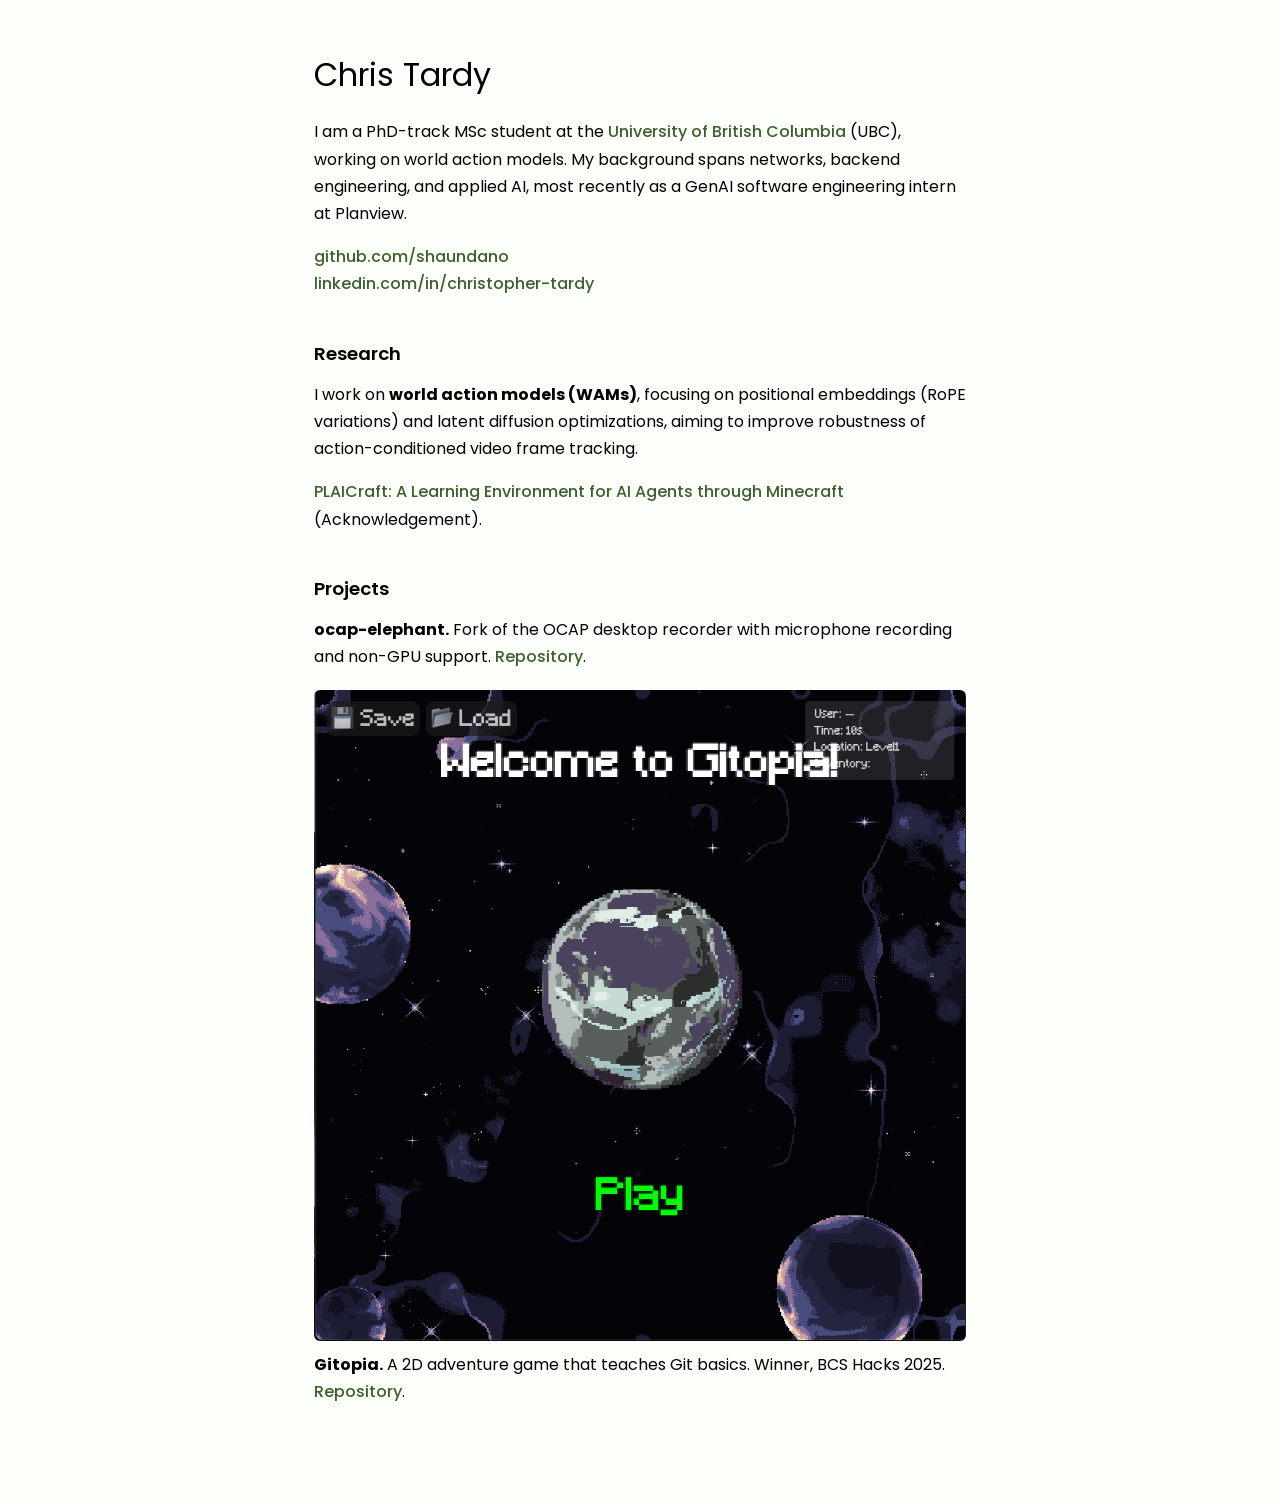
==== index.html @ 0f35ab96 "Add Gitopia screenshot and hackathon win, simplify PLAICraft label Co-Authored-By: Claude Sonnet 5 <" ====
<!DOCTYPE html>
<html lang="en">
<head>
<meta charset="UTF-8">
<meta name="viewport" content="width=device-width, initial-scale=1.0">
<title>Chris Tardy</title>
<link rel="preconnect" href="https://fonts.googleapis.com">
<link rel="preconnect" href="https://fonts.gstatic.com" crossorigin>
<link href="https://fonts.googleapis.com/css2?family=Poppins:wght@400;500;600&display=swap" rel="stylesheet">
<link rel="stylesheet" href="style.css">
</head>
<body>
<div class="page">

  <h1>Chris Tardy</h1>

  <p class="intro">
    I am a PhD-track MSc student at the <a href="https://www.ubc.ca/" target="_blank" rel="noopener">University of British Columbia</a> (UBC),
    working on world action models. My background spans networks, backend engineering, and applied AI,
    most recently as a GenAI software engineering intern at Planview.
  </p>

  <p class="contact">
    <a href="https://github.com/shaundano" target="_blank" rel="noopener">github.com/shaundano</a><br>
    <a href="https://www.linkedin.com/in/christopher-tardy/" target="_blank" rel="noopener">linkedin.com/in/christopher-tardy</a>
  </p>

  <h2>Research</h2>
  <p>
    I work on <strong>world action models (WAMs)</strong>, focusing on positional embeddings (RoPE variations)
    and latent diffusion optimizations, aiming to improve robustness of action-conditioned video frame tracking.
  </p>
  <p>
    <a href="https://plaicraft.ai" target="_blank" rel="noopener">PLAICraft: A Learning Environment for AI Agents through Minecraft</a>
    (Acknowledgement).
  </p>

  <h2>Projects</h2>

  <div class="entry">
    <p><strong>ocap-elephant.</strong> Fork of the OCAP desktop recorder with microphone recording and
    non-GPU support. <a href="https://github.com/shaundano/ocap-elephant" target="_blank" rel="noopener">Repository</a>.</p>
  </div>

  <div class="entry">
    <img class="entry-image" src="gitopia.png" alt="Gitopia title screen">
    <p><strong>Gitopia.</strong> A 2D adventure game that teaches Git basics. Winner, BCS Hacks 2025.
    <a href="https://github.com/shaundano/BCSHackathon" target="_blank" rel="noopener">Repository</a>.</p>
  </div>

</div>
<script src="script.js"></script>
</body>
</html>
---- style.css ----
:root {
  --bg: rgb(252, 255, 250);
  --fg: #000;
  --accent: #3d612c;
}

* { box-sizing: border-box; }

body {
  margin: 0;
  background: var(--bg);
  color: var(--fg);
  font-family: "Poppins", sans-serif;
  font-size: 16px;
  line-height: 1.7;
}

.page {
  max-width: 700px;
  margin: 0 auto;
  padding: 3rem 1.5rem 5rem;
}

h1 {
  font-weight: 400;
  font-size: 2rem;
  margin: 0 0 1rem;
}

h2 {
  font-weight: 600;
  font-size: 1.15rem;
  margin: 2.5rem 0 0.75rem;
}

a {
  color: var(--accent);
  font-weight: 500;
  text-decoration: none;
}

a:hover {
  text-decoration: underline;
}

p {
  margin: 0 0 1rem;
}

.contact {
  margin-bottom: 1.5rem;
}

.contact a {
  display: inline-block;
}

.entry {
  margin-bottom: 1.25rem;
}

.entry p {
  margin: 0;
}

.entry-image {
  display: block;
  max-width: 100%;
  border-radius: 6px;
  margin-bottom: 0.6rem;
}
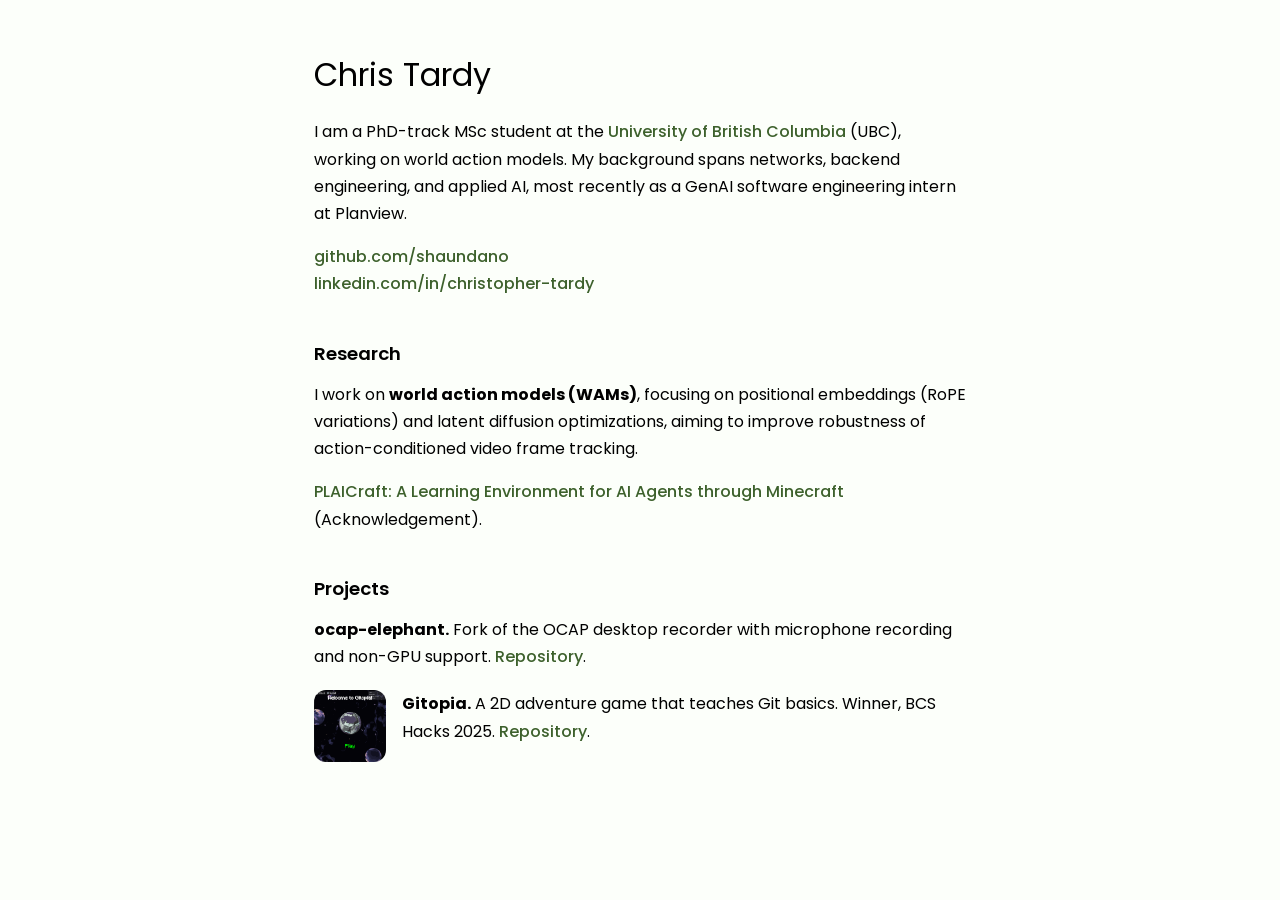
==== commit 04ea98cb: "Shrink Gitopia image to rounded square thumbnail beside text Co-Authored-By: Claude Sonnet 5 <norepl" ====
--- a/index.html
+++ b/index.html
@@ -42,7 +42,7 @@
     non-GPU support. <a href="https://github.com/shaundano/ocap-elephant" target="_blank" rel="noopener">Repository</a>.</p>
   </div>
 
-  <div class="entry">
+  <div class="entry entry-with-image">
     <img class="entry-image" src="gitopia.png" alt="Gitopia title screen">
     <p><strong>Gitopia.</strong> A 2D adventure game that teaches Git basics. Winner, BCS Hacks 2025.
     <a href="https://github.com/shaundano/BCSHackathon" target="_blank" rel="noopener">Repository</a>.</p>
--- a/style.css
+++ b/style.css
@@ -63,9 +63,21 @@
   margin: 0;
 }
 
-.entry-image {
-  display: block;
-  max-width: 100%;
-  border-radius: 6px;
-  margin-bottom: 0.6rem;
+.entry-with-image {
+  display: flex;
+  align-items: flex-start;
+  gap: 1rem;
 }
+
+.entry-with-image .entry-image {
+  flex-shrink: 0;
+  width: 72px;
+  height: 72px;
+  object-fit: cover;
+  border-radius: 12px;
+  margin: 0;
+}
+
+.entry-with-image p {
+  flex: 1;
+}
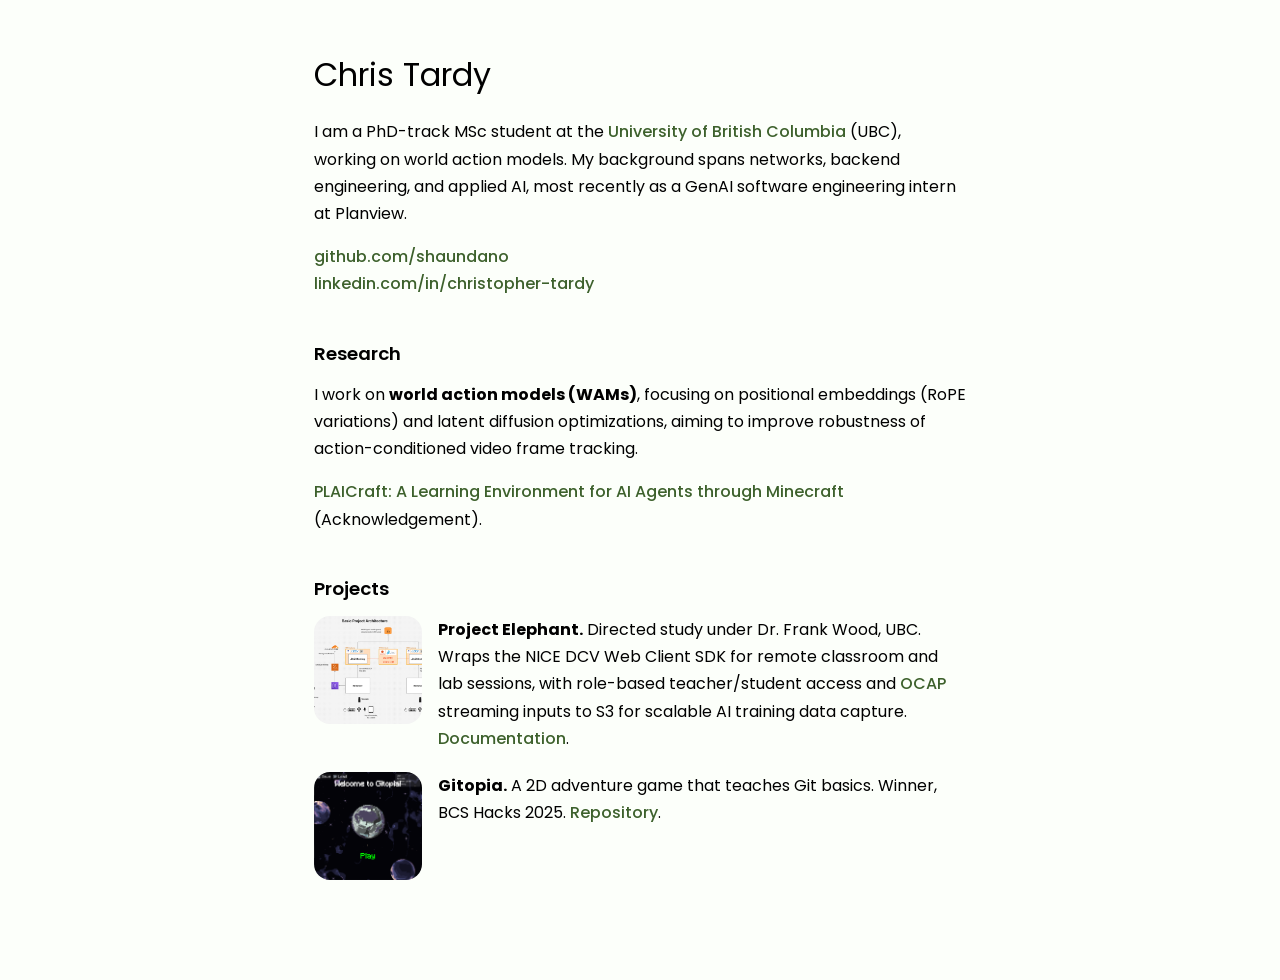
==== commit 85848036: "Replace ocap-elephant entry with Project Elephant, add architecture diagram, enlarge thumbnails Co-A" ====
--- a/index.html
+++ b/index.html
@@ -37,9 +37,13 @@
 
   <h2>Projects</h2>
 
-  <div class="entry">
-    <p><strong>ocap-elephant.</strong> Fork of the OCAP desktop recorder with microphone recording and
-    non-GPU support. <a href="https://github.com/shaundano/ocap-elephant" target="_blank" rel="noopener">Repository</a>.</p>
+  <div class="entry entry-with-image">
+    <img class="entry-image" src="ocap-elephant.png" alt="Project Elephant architecture diagram">
+    <p><strong>Project Elephant.</strong> Directed study under Dr. Frank Wood, UBC. Wraps the NICE DCV Web
+    Client SDK for remote classroom and lab sessions, with role-based teacher/student access and
+    <a href="https://github.com/shaundano/ocap-elephant" target="_blank" rel="noopener">OCAP</a> streaming
+    inputs to S3 for scalable AI training data capture.
+    <a href="https://shaundano.github.io/project-elephant/" target="_blank" rel="noopener">Documentation</a>.</p>
   </div>
 
   <div class="entry entry-with-image">
--- a/style.css
+++ b/style.css
@@ -71,10 +71,10 @@
 
 .entry-with-image .entry-image {
   flex-shrink: 0;
-  width: 72px;
-  height: 72px;
+  width: 108px;
+  height: 108px;
   object-fit: cover;
-  border-radius: 12px;
+  border-radius: 16px;
   margin: 0;
 }
 
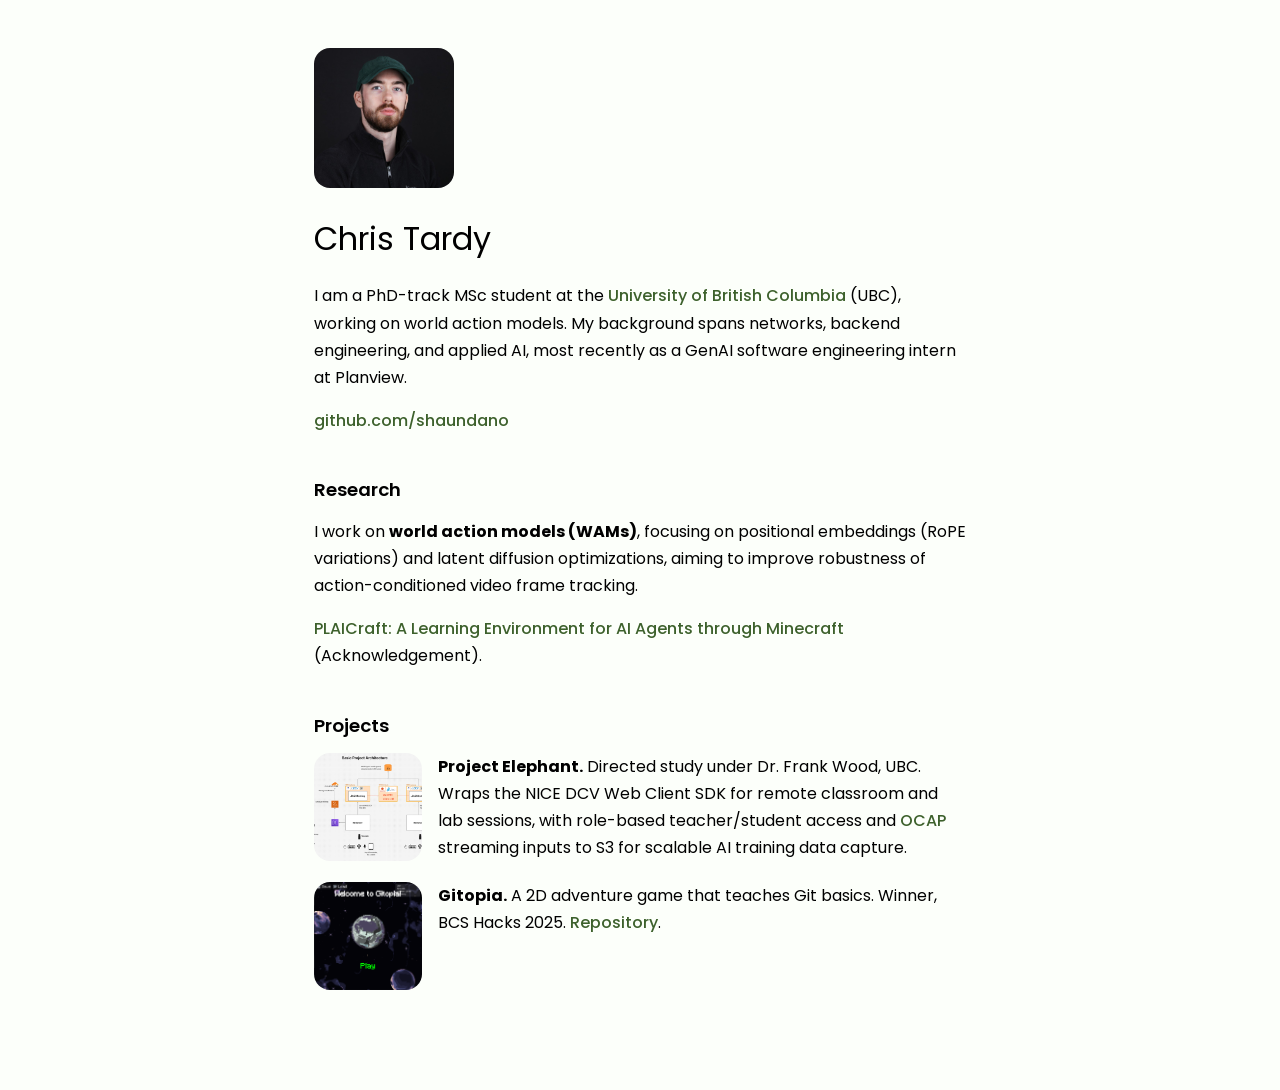
==== commit 2eae07df: "Add headshot, drop LinkedIn contact and Project Elephant docs link Co-Authored-By: Claude Sonnet 5 <" ====
--- a/index.html
+++ b/index.html
@@ -12,6 +12,8 @@
 <body>
 <div class="page">
 
+  <img class="headshot" src="headshot.jpg" alt="Chris Tardy">
+
   <h1>Chris Tardy</h1>
 
   <p class="intro">
@@ -21,8 +23,7 @@
   </p>
 
   <p class="contact">
-    <a href="https://github.com/shaundano" target="_blank" rel="noopener">github.com/shaundano</a><br>
-    <a href="https://www.linkedin.com/in/christopher-tardy/" target="_blank" rel="noopener">linkedin.com/in/christopher-tardy</a>
+    <a href="https://github.com/shaundano" target="_blank" rel="noopener">github.com/shaundano</a>
   </p>
 
   <h2>Research</h2>
@@ -42,8 +43,7 @@
     <p><strong>Project Elephant.</strong> Directed study under Dr. Frank Wood, UBC. Wraps the NICE DCV Web
     Client SDK for remote classroom and lab sessions, with role-based teacher/student access and
     <a href="https://github.com/shaundano/ocap-elephant" target="_blank" rel="noopener">OCAP</a> streaming
-    inputs to S3 for scalable AI training data capture.
-    <a href="https://shaundano.github.io/project-elephant/" target="_blank" rel="noopener">Documentation</a>.</p>
+    inputs to S3 for scalable AI training data capture.</p>
   </div>
 
   <div class="entry entry-with-image">
--- a/style.css
+++ b/style.css
@@ -19,6 +19,15 @@
   max-width: 700px;
   margin: 0 auto;
   padding: 3rem 1.5rem 5rem;
+}
+
+.headshot {
+  display: block;
+  width: 140px;
+  height: 140px;
+  object-fit: cover;
+  border-radius: 16px;
+  margin: 0 0 1.5rem;
 }
 
 h1 {
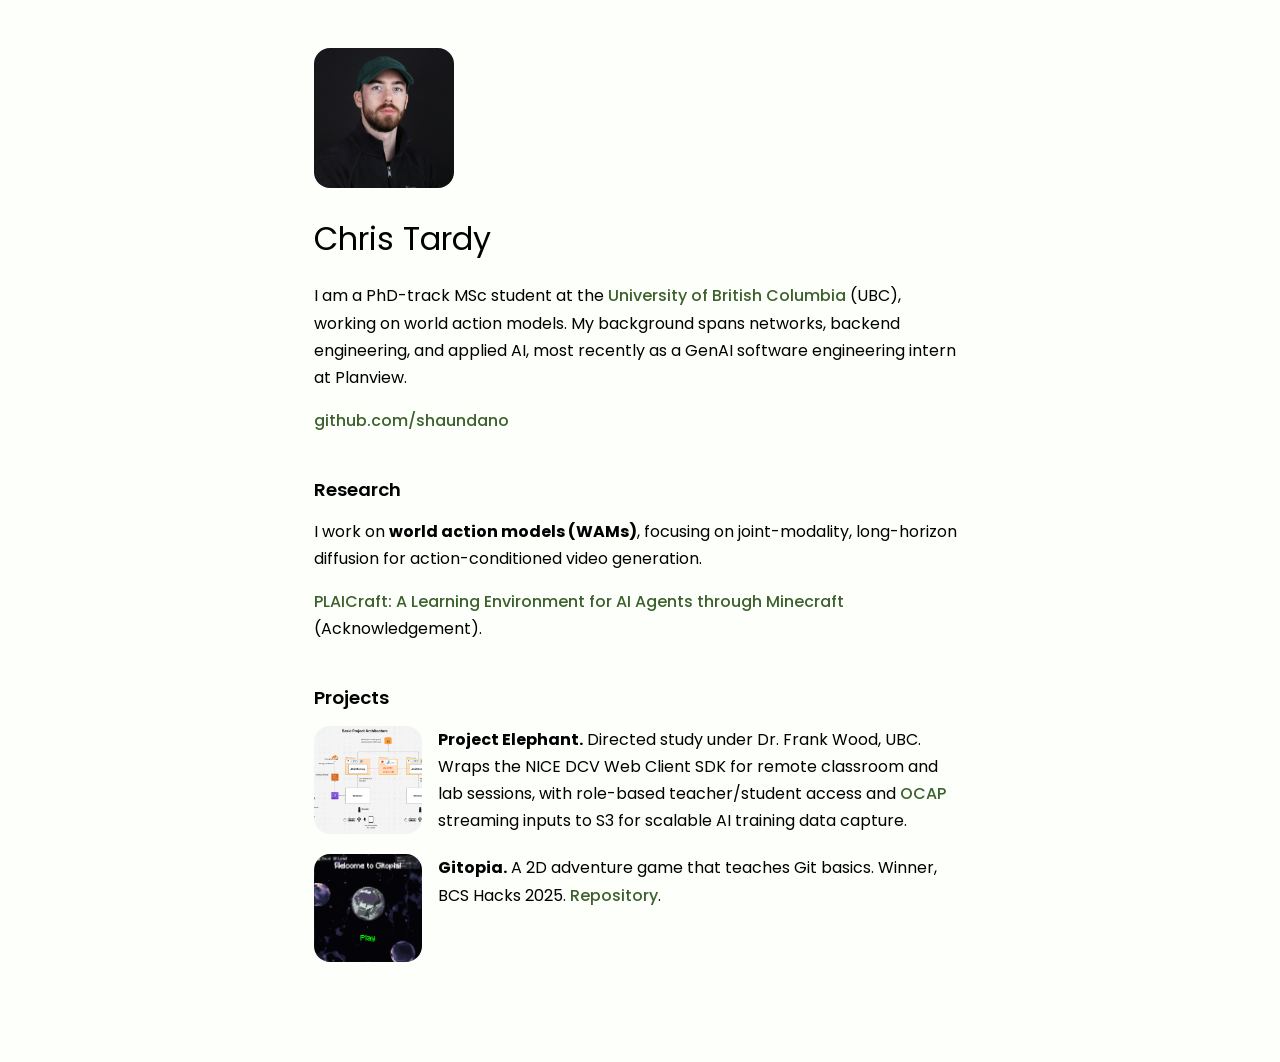
==== commit 3f206847: "Update research description to joint-modality long-horizon diffusion Co-Authored-By: Claude Sonnet 5" ====
--- a/index.html
+++ b/index.html
@@ -28,8 +28,8 @@
 
   <h2>Research</h2>
   <p>
-    I work on <strong>world action models (WAMs)</strong>, focusing on positional embeddings (RoPE variations)
-    and latent diffusion optimizations, aiming to improve robustness of action-conditioned video frame tracking.
+    I work on <strong>world action models (WAMs)</strong>, focusing on joint-modality, long-horizon diffusion
+    for action-conditioned video generation.
   </p>
   <p>
     <a href="https://plaicraft.ai" target="_blank" rel="noopener">PLAICraft: A Learning Environment for AI Agents through Minecraft</a>
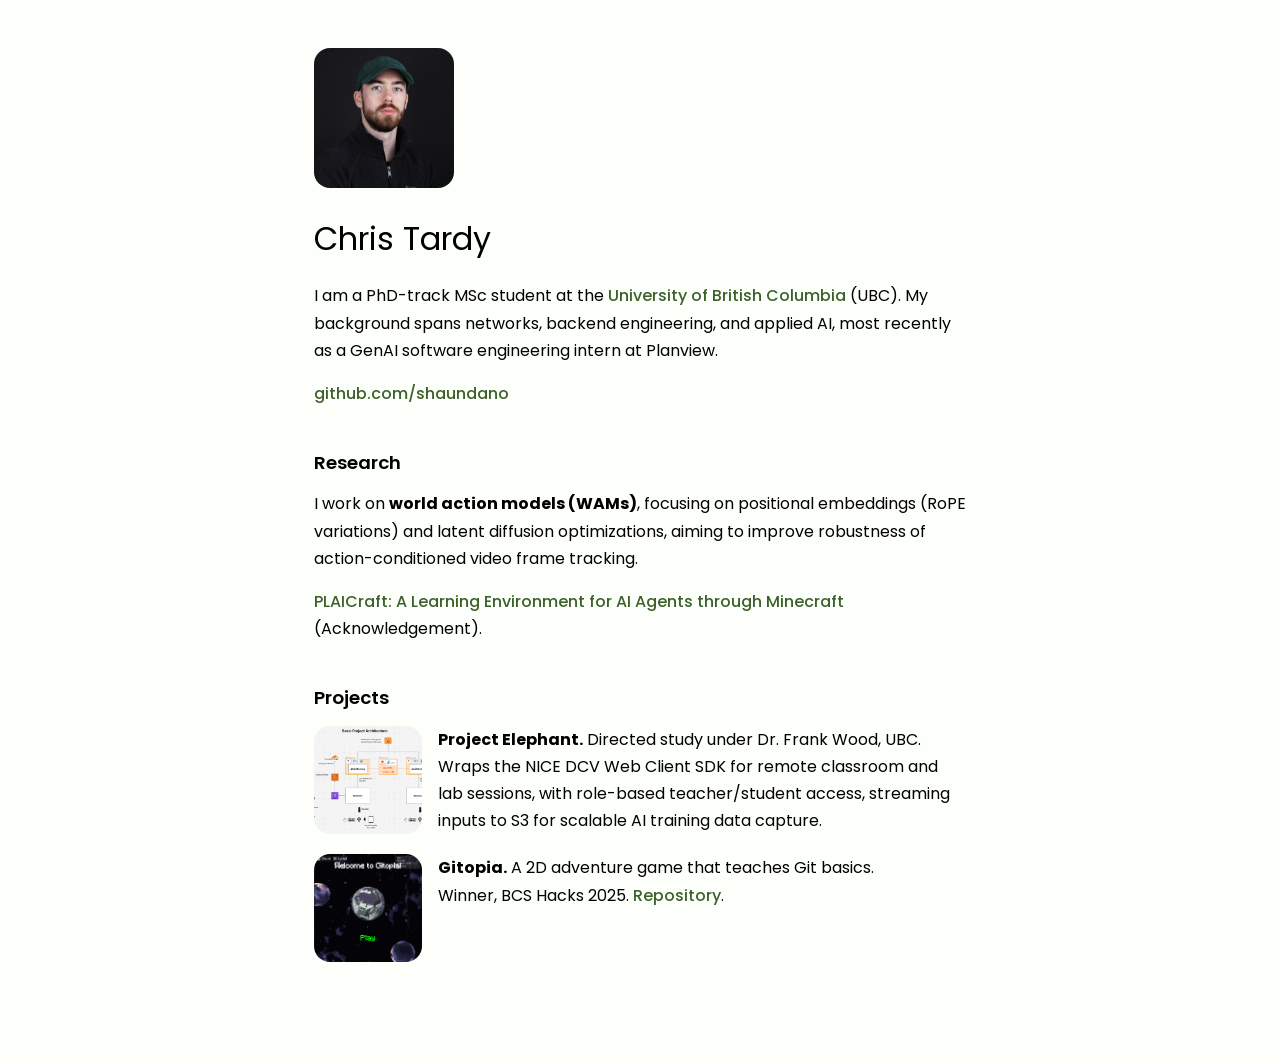
==== commit 9682684a: "Revert research to RoPE description, drop OCAP mention, line-break Gitopia award Co-Authored-By: Cla" ====
--- a/index.html
+++ b/index.html
@@ -1,58 +1,63 @@
 <!DOCTYPE html>
 <html lang="en">
+
 <head>
-<meta charset="UTF-8">
-<meta name="viewport" content="width=device-width, initial-scale=1.0">
-<title>Chris Tardy</title>
-<link rel="preconnect" href="https://fonts.googleapis.com">
-<link rel="preconnect" href="https://fonts.gstatic.com" crossorigin>
-<link href="https://fonts.googleapis.com/css2?family=Poppins:wght@400;500;600&display=swap" rel="stylesheet">
-<link rel="stylesheet" href="style.css">
+  <meta charset="UTF-8">
+  <meta name="viewport" content="width=device-width, initial-scale=1.0">
+  <title>Chris Tardy</title>
+  <link rel="preconnect" href="https://fonts.googleapis.com">
+  <link rel="preconnect" href="https://fonts.gstatic.com" crossorigin>
+  <link href="https://fonts.googleapis.com/css2?family=Poppins:wght@400;500;600&display=swap" rel="stylesheet">
+  <link rel="stylesheet" href="style.css">
 </head>
+
 <body>
-<div class="page">
+  <div class="page">
 
-  <img class="headshot" src="headshot.jpg" alt="Chris Tardy">
+    <img class="headshot" src="headshot.jpg" alt="Chris Tardy">
 
-  <h1>Chris Tardy</h1>
+    <h1>Chris Tardy</h1>
 
-  <p class="intro">
-    I am a PhD-track MSc student at the <a href="https://www.ubc.ca/" target="_blank" rel="noopener">University of British Columbia</a> (UBC),
-    working on world action models. My background spans networks, backend engineering, and applied AI,
-    most recently as a GenAI software engineering intern at Planview.
-  </p>
+    <p class="intro">
+      I am a PhD-track MSc student at the <a href="https://www.ubc.ca/" target="_blank" rel="noopener">University of
+        British Columbia</a> (UBC). My background spans networks, backend engineering, and applied AI,
+      most recently as a GenAI software engineering intern at Planview.
+    </p>
 
-  <p class="contact">
-    <a href="https://github.com/shaundano" target="_blank" rel="noopener">github.com/shaundano</a>
-  </p>
+    <p class="contact">
+      <a href="https://github.com/shaundano" target="_blank" rel="noopener">github.com/shaundano</a>
+    </p>
 
-  <h2>Research</h2>
-  <p>
-    I work on <strong>world action models (WAMs)</strong>, focusing on joint-modality, long-horizon diffusion
-    for action-conditioned video generation.
-  </p>
-  <p>
-    <a href="https://plaicraft.ai" target="_blank" rel="noopener">PLAICraft: A Learning Environment for AI Agents through Minecraft</a>
-    (Acknowledgement).
-  </p>
+    <h2>Research</h2>
+    <p>
+      I work on <strong>world action models (WAMs)</strong>, focusing on positional embeddings (RoPE variations)
+      and latent diffusion optimizations, aiming to improve robustness of action-conditioned video frame tracking.
+    </p>
+    <p>
+      <a href="https://plaicraft.ai" target="_blank" rel="noopener">PLAICraft: A Learning Environment for AI Agents
+        through Minecraft</a>
+      (Acknowledgement).
+    </p>
 
-  <h2>Projects</h2>
+    <h2>Projects</h2>
 
-  <div class="entry entry-with-image">
-    <img class="entry-image" src="ocap-elephant.png" alt="Project Elephant architecture diagram">
-    <p><strong>Project Elephant.</strong> Directed study under Dr. Frank Wood, UBC. Wraps the NICE DCV Web
-    Client SDK for remote classroom and lab sessions, with role-based teacher/student access and
-    <a href="https://github.com/shaundano/ocap-elephant" target="_blank" rel="noopener">OCAP</a> streaming
-    inputs to S3 for scalable AI training data capture.</p>
+    <div class="entry entry-with-image">
+      <img class="entry-image" src="ocap-elephant.png" alt="Project Elephant architecture diagram">
+      <p><strong>Project Elephant.</strong> Directed study under Dr. Frank Wood, UBC. Wraps the NICE DCV Web
+        Client SDK for remote classroom and lab sessions, with role-based teacher/student access, streaming
+        inputs to S3 for scalable AI training data capture.
+      </p>
+    </div>
+
+    <div class="entry entry-with-image">
+      <img class="entry-image" src="gitopia.png" alt="Gitopia title screen">
+      <p><strong>Gitopia.</strong> A 2D adventure game that teaches Git basics.<br>
+        Winner, BCS Hacks 2025. <a href="https://github.com/shaundano/BCSHackathon" target="_blank" rel="noopener">Repository</a>.
+      </p>
+    </div>
+
   </div>
+  <script src="script.js"></script>
+</body>
 
-  <div class="entry entry-with-image">
-    <img class="entry-image" src="gitopia.png" alt="Gitopia title screen">
-    <p><strong>Gitopia.</strong> A 2D adventure game that teaches Git basics. Winner, BCS Hacks 2025.
-    <a href="https://github.com/shaundano/BCSHackathon" target="_blank" rel="noopener">Repository</a>.</p>
-  </div>
-
-</div>
-<script src="script.js"></script>
-</body>
-</html>
+</html>
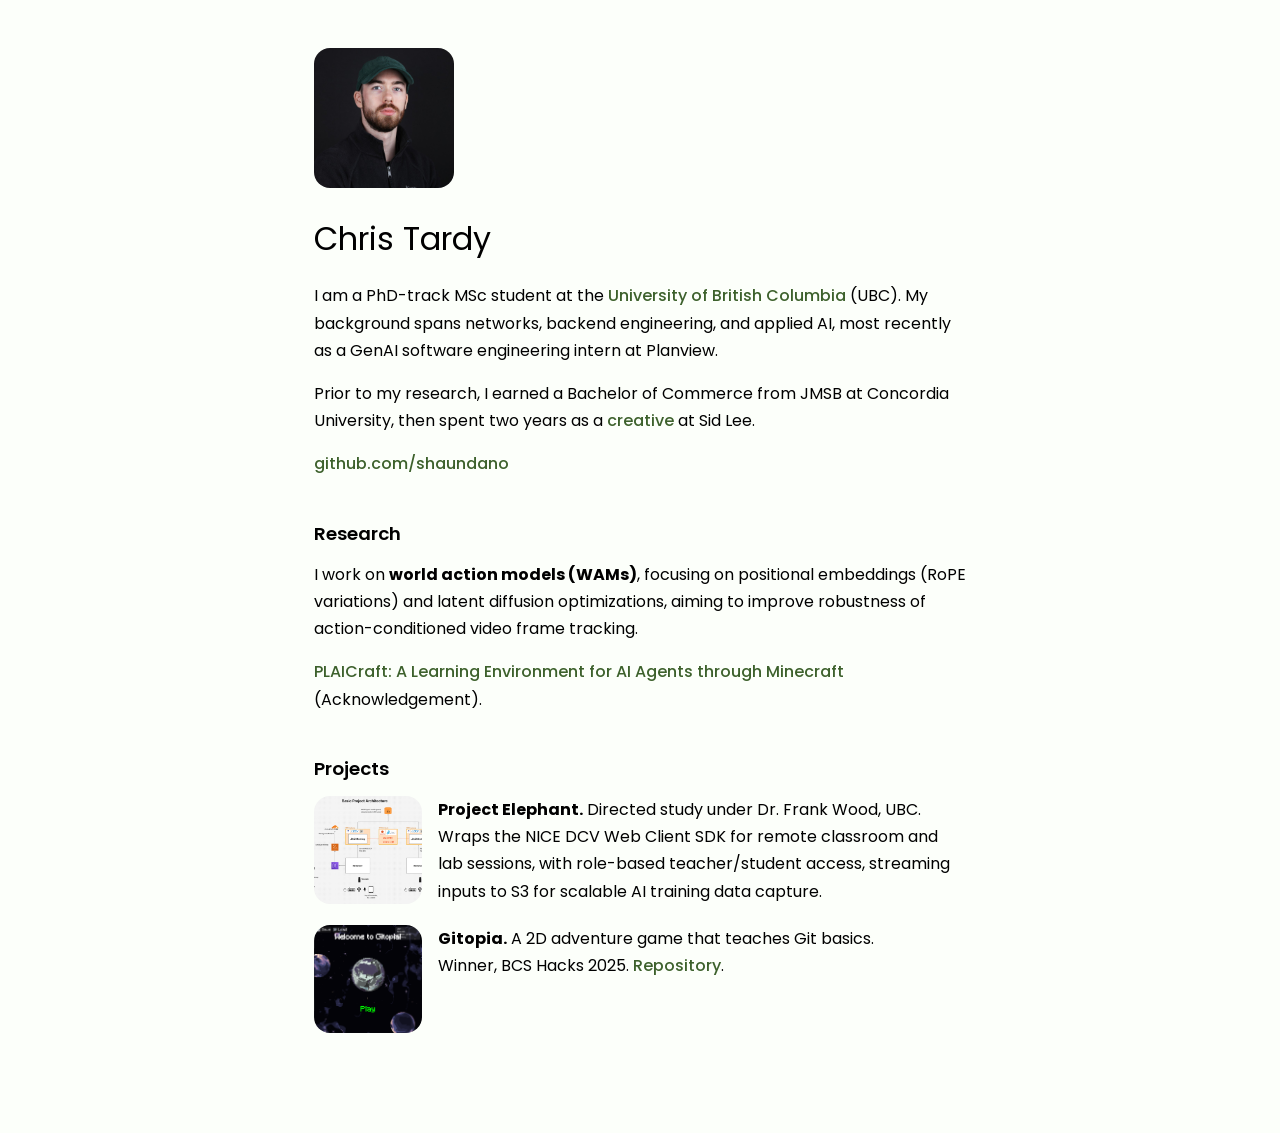
==== commit fdec2c4c: "Add background: JMSB/Concordia B.Comm and Sid Lee creative role Co-Authored-By: Claude Sonnet 5 <nor" ====
--- a/index.html
+++ b/index.html
@@ -22,6 +22,11 @@
       I am a PhD-track MSc student at the <a href="https://www.ubc.ca/" target="_blank" rel="noopener">University of
         British Columbia</a> (UBC). My background spans networks, backend engineering, and applied AI,
       most recently as a GenAI software engineering intern at Planview.
+    </p>
+
+    <p class="intro">
+      Prior to my research, I earned a Bachelor of Commerce from JMSB at Concordia University, then spent two
+      years as a <a href="https://www.youtube.com/watch?v=iQrTm6ShxN0&list=RDiQrTm6ShxN0&start_radio=1" target="_blank" rel="noopener">creative</a> at Sid Lee.
     </p>
 
     <p class="contact">
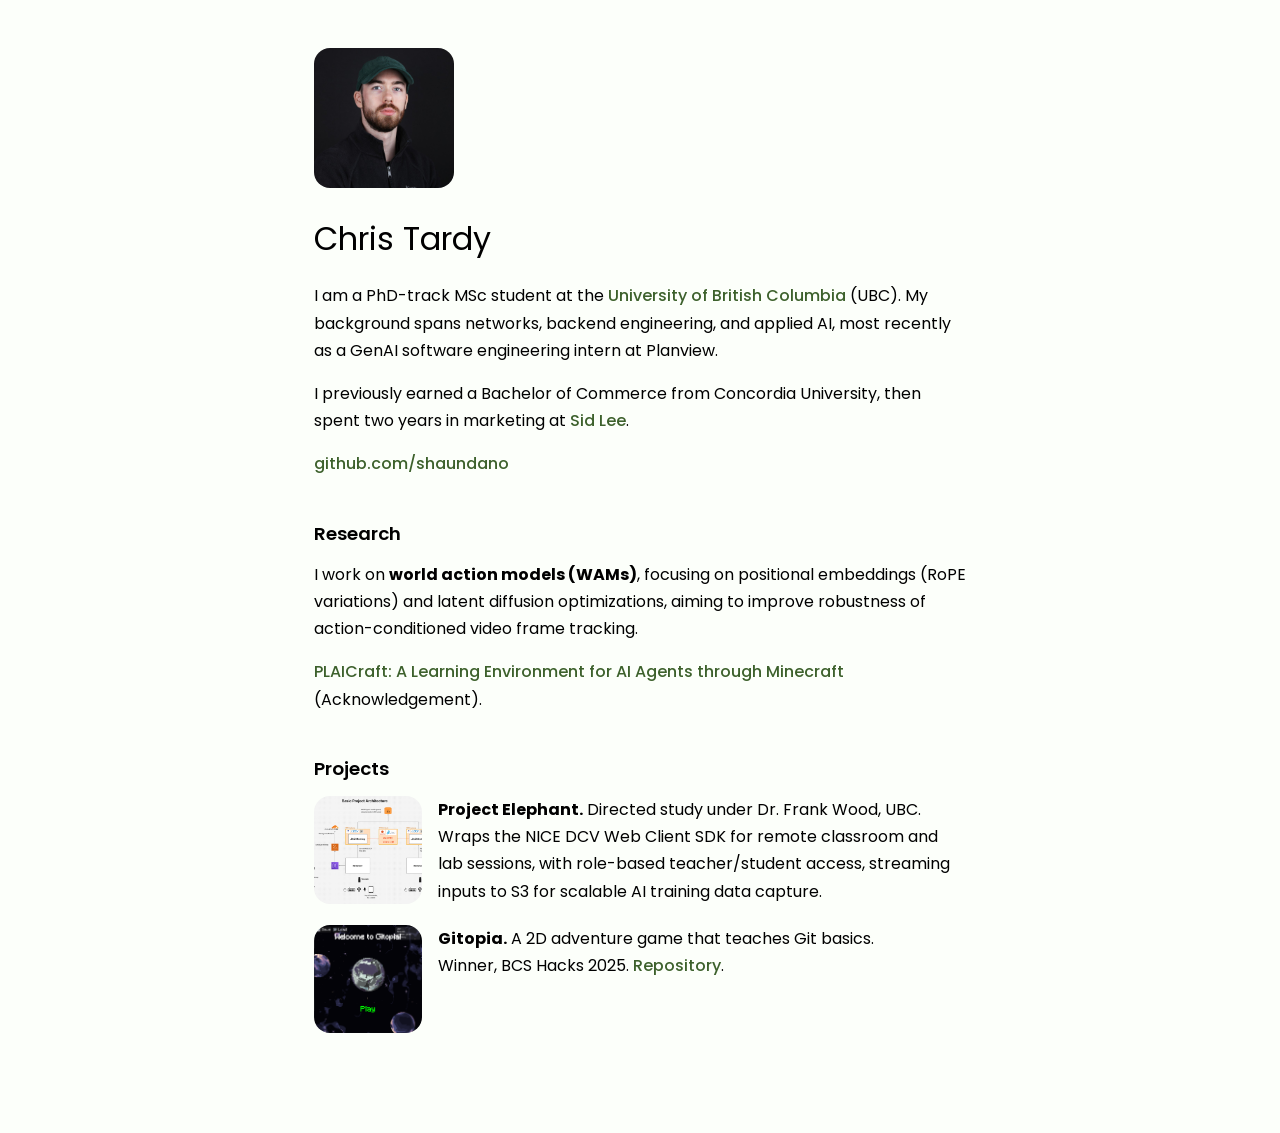
==== commit dde2376c: "Rephrase background bio line, link Sid Lee instead of "creative" Co-Authored-By: Claude Sonnet 5 <no" ====
--- a/index.html
+++ b/index.html
@@ -25,8 +25,8 @@
     </p>
 
     <p class="intro">
-      Prior to my research, I earned a Bachelor of Commerce from JMSB at Concordia University, then spent two
-      years as a <a href="https://www.youtube.com/watch?v=iQrTm6ShxN0&list=RDiQrTm6ShxN0&start_radio=1" target="_blank" rel="noopener">creative</a> at Sid Lee.
+      I previously earned a Bachelor of Commerce from Concordia University, then spent two years in marketing at
+      <a href="https://www.youtube.com/watch?v=iQrTm6ShxN0&list=RDiQrTm6ShxN0&start_radio=1" target="_blank" rel="noopener">Sid Lee</a>.
     </p>
 
     <p class="contact">
